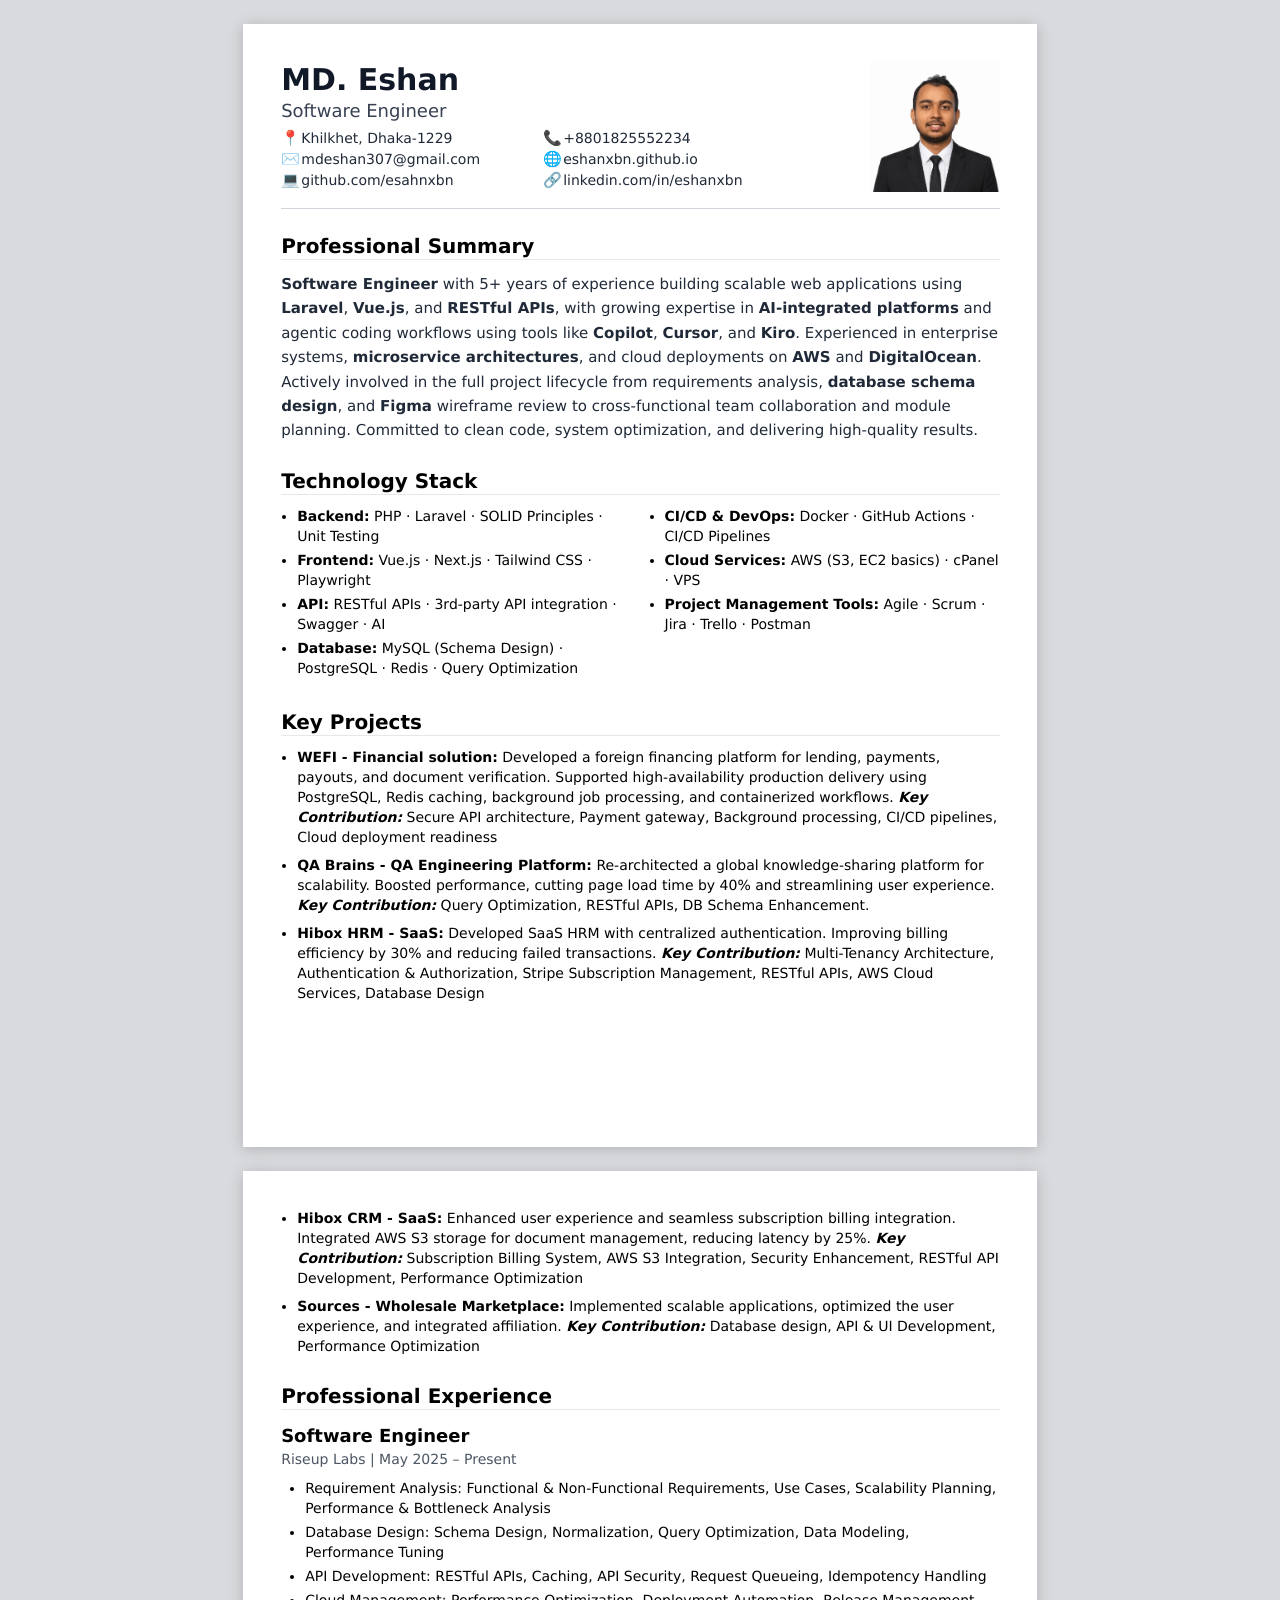
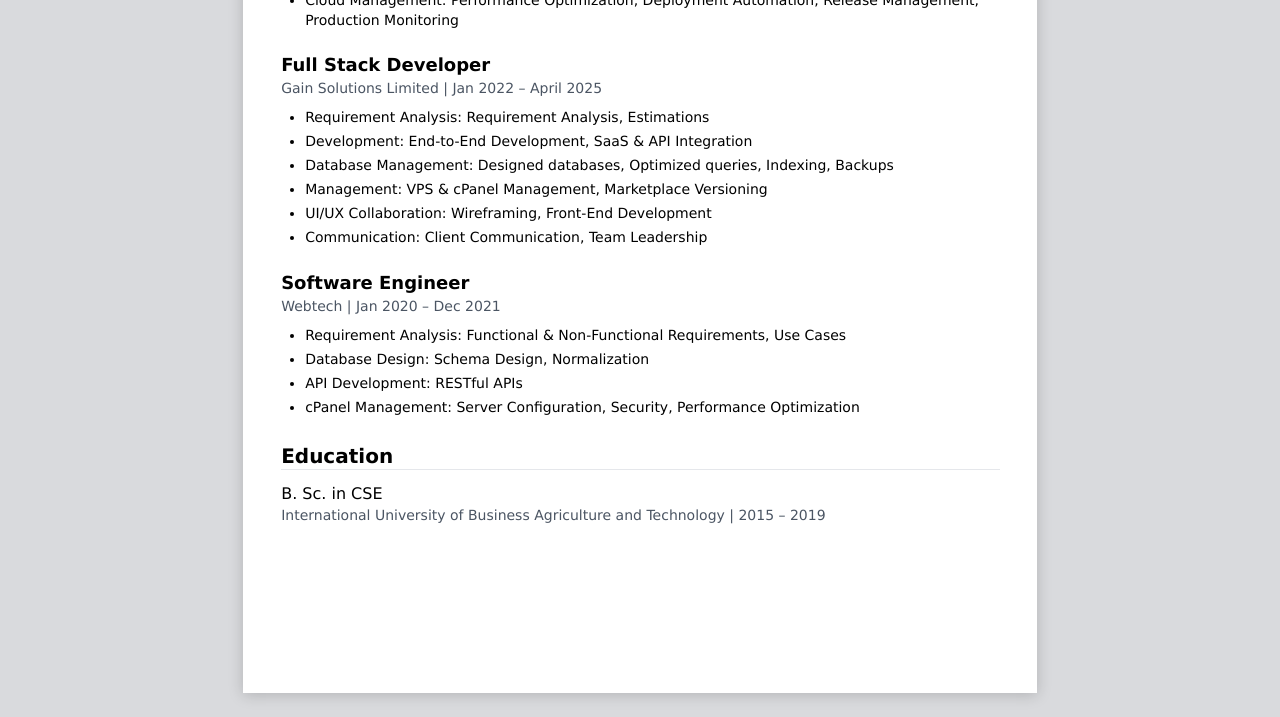
==== cv-html/index.html @ ca585f41 "feat: add CV HTML pages and profile assets to portfolio project" ====
<!DOCTYPE html>
<html lang="en">
<head>
<meta charset="utf-8">
<meta name="viewport" content="width=device-width, initial-scale=1">
<title>MD. ESHAN</title>
<link rel="stylesheet" href="style.css">
</head>
<body>
<main>

  <!-- ============================ PAGE 1 ============================ -->
  <div class="page">

    <header class="masthead">
      <div class="identity">
        <h1>MD. Eshan</h1>
        <p class="role">Software Engineer</p>

        <ul class="contact">
          <li><span class="ico">&#128205;</span>Khilkhet, Dhaka-1229</li>
          <li><span class="ico">&#128222;</span>+8801825552234</li>
          <li><span class="ico">&#9993;&#65039;</span>mdeshan307@gmail.com</li>
          <li><span class="ico">&#127760;</span><a href="https://eshanxbn.github.io/">eshanxbn.github.io</a></li>
          <li><span class="ico">&#128187;</span><a href="https://github.com/esahnxbn">github.com/esahnxbn</a></li>
          <li><span class="ico">&#128279;</span><a href="https://www.linkedin.com/in/eshanxbn">linkedin.com/in/eshanxbn</a></li>
        </ul>
      </div>

      <img class="portrait" src="eshan.png" alt="MD. Eshan">
    </header>

    <section class="block summary" id="summary">
      <h2>Professional Summary</h2>
      <p><b>Software Engineer</b> with 5+ years of experience building scalable web applications using <b>Laravel</b>, <b>Vue.js</b>, and
        <b>RESTful APIs</b>, with growing expertise in <b>AI-integrated platforms</b> and agentic coding workflows using tools
        like <b>Copilot</b>, <b>Cursor</b>, and <b>Kiro</b>. Experienced in enterprise systems, <b>microservice architectures</b>, and cloud
        deployments on <b>AWS</b> and <b>DigitalOcean</b>.</p>
      <p>Actively involved in the full project lifecycle from requirements analysis, <b>database schema design</b>, and <b>Figma</b>
        wireframe review to cross-functional team collaboration and module planning. Committed to clean code,
        system optimization, and delivering high-quality results.</p>
    </section>

    <section class="block" id="stack">
      <h2>Technology Stack</h2>
      <div class="stack">
        <ul>
          <li><b>Backend:</b> PHP &middot; Laravel &middot; SOLID Principles &middot; Unit Testing</li>
          <li><b>Frontend:</b> Vue.js &middot; Next.js &middot; Tailwind CSS &middot; Playwright</li>
          <li><b>API:</b> RESTful APIs &middot; 3rd-party API integration &middot; Swagger &middot; AI</li>
          <li><b>Database:</b> MySQL (Schema Design) &middot; PostgreSQL &middot; Redis &middot; Query Optimization</li>
        </ul>
        <ul>
          <li><b>CI/CD &amp; DevOps:</b> Docker &middot; GitHub Actions &middot; CI/CD Pipelines</li>
          <li><b>Cloud Services:</b> AWS (S3, EC2 basics) &middot; cPanel &middot; VPS</li>
          <li><b>Project Management Tools:</b> Agile &middot; Scrum &middot; Jira &middot; Trello &middot; Postman</li>
        </ul>
      </div>
    </section>

    <section class="block" id="projects">
      <h2>Key Projects</h2>
      <ul class="projects">
        <li><b>WEFI - Financial solution:</b> Developed a foreign financing platform for lending,
          payments, payouts, and document verification. Supported high-availability production delivery
          using PostgreSQL, Redis caching, background job processing, and containerized workflows.
          <b><i>Key Contribution:</i></b> Secure API architecture, Payment gateway, Background processing, CI/CD
          pipelines, Cloud deployment readiness</li>
        <li><b>QA Brains - QA Engineering Platform:</b> Re-architected a global knowledge-sharing
          platform for scalability. Boosted performance, cutting page load time by
          40% and streamlining user experience.
          <b><i>Key Contribution:</i></b> Query Optimization, RESTful APIs, DB Schema Enhancement.</li>
        <li><b>Hibox HRM - SaaS:</b> Developed SaaS HRM with centralized
          authentication. Improving billing efficiency by 30% and reducing
          failed transactions.
          <b><i>Key Contribution:</i></b> Multi-Tenancy Architecture,
          Authentication &amp; Authorization, Stripe Subscription
          Management, RESTful APIs, AWS Cloud Services, Database Design</li>
      </ul>
    </section>

  </div>

  <!-- ============================ PAGE 2 ============================ -->
  <div class="page">

    <ul class="projects continued">
      <li><b>Hibox CRM - SaaS:</b> Enhanced user experience and seamless
        subscription billing integration. Integrated AWS S3 storage for document
        management, reducing latency by 25%.
        <b><i>Key Contribution:</i></b> Subscription Billing System,
        AWS S3 Integration, Security Enhancement,
        RESTful API Development, Performance Optimization</li>
      <li><b>Sources - Wholesale Marketplace:</b> Implemented scalable applications, optimized the
        user experience, and integrated affiliation.
        <b><i>Key Contribution:</i></b> Database design, API &amp; UI
        Development, Performance Optimization</li>
    </ul>

    <section class="block" id="experience">
      <h2>Professional Experience</h2>

      <h3>Software Engineer</h3>
      <p class="meta">Riseup Labs | May 2025 &ndash; Present</p>
      <ul class="duties">
        <li>Requirement Analysis: Functional &amp; Non-Functional Requirements, Use Cases, Scalability Planning, Performance &amp; Bottleneck Analysis</li>
        <li>Database Design: Schema Design, Normalization, Query Optimization, Data Modeling, Performance Tuning</li>
        <li>API Development: RESTful APIs, Caching, API Security, Request Queueing, Idempotency Handling</li>
        <li>Cloud Management: Performance Optimization, Deployment Automation, Release Management, Production Monitoring</li>
      </ul>

      <h3>Full Stack Developer</h3>
      <p class="meta">Gain Solutions Limited | Jan 2022 &ndash; April 2025</p>
      <ul class="duties">
        <li>Requirement Analysis: Requirement Analysis, Estimations</li>
        <li>Development: End-to-End Development, SaaS &amp; API Integration</li>
        <li>Database Management: Designed databases, Optimized queries, Indexing, Backups</li>
        <li>Management: VPS &amp; cPanel Management, Marketplace Versioning</li>
        <li>UI/UX Collaboration: Wireframing, Front-End Development</li>
        <li>Communication: Client Communication, Team Leadership</li>
      </ul>

      <h3>Software Engineer</h3>
      <p class="meta">Webtech | Jan 2020 &ndash; Dec 2021</p>
      <ul class="duties">
        <li>Requirement Analysis: Functional &amp; Non-Functional Requirements, Use Cases</li>
        <li>Database Design: Schema Design, Normalization</li>
        <li>API Development: RESTful APIs</li>
        <li>cPanel Management: Server Configuration, Security, Performance Optimization</li>
      </ul>
    </section>

    <section class="block" id="education">
      <h2>Education</h2>
      <div class="education">
        <div>
          <h3 class="degree">B. Sc. in CSE</h3>
          <p class="meta">International University of Business Agriculture and Technology | 2015 &ndash; 2019</p>
        </div>
      </div>
    </section>

  </div>

</main>
<script>
  if (new URLSearchParams(window.location.search).get('print') === 'true') {
    window.addEventListener('load', () => {
      setTimeout(() => {
        window.print();
      }, 500);
    });
  }
</script>
</body>
</html>
---- cv-html/style.css ----
/* ============================================================
   Oshit Sutra Dar — CV
   Print sheet: A4 (210 × 297 mm), two fixed pages, no printer margin.
   Every length is px so screen and print rendering stay identical.
   Fractional values are measured from the source document and are
   intentional — rounding them shifts the vertical rhythm.
   ============================================================ */

@page {
    size: A4;
    margin: 0;
}

:root {
    /* Sheet geometry — for US Letter use 8.5in / 11in and `size: letter` */
    --sheet-width: 210mm;
    --sheet-height: 297mm;
    --sheet-padding: 38px;
    --sheet-padding-right: 37px;

    /* Palette */
    --ink: #000000;
    --ink-body: #1f2937;
    --ink-name: #111827;
    --ink-role: #374151;
    --ink-meta: #4b5563;
    --rule-soft: #e5e7eb;
    --rule-strong: #d1d5db;

    /* Type */
    --font: "Ubuntu Sans", "Ubuntu", "DejaVu Sans", sans-serif;
    --emoji: "Noto Color Emoji", "Apple Color Emoji", "Segoe UI Emoji", sans-serif;
}

* {
    margin: 0;
    padding: 0;
    box-sizing: border-box;
}

html {
    background: #d9dadd;
}

body {
    font-family: var(--font);
    font-size: 14px;
    line-height: 20px;
    color: var(--ink);
    -webkit-font-smoothing: antialiased;
    text-rendering: geometricPrecision;
    print-color-adjust: exact;
    -webkit-print-color-adjust: exact;
}

.page {
    position: relative;
    width: var(--sheet-width);
    height: var(--sheet-height);
    padding: var(--sheet-padding);
    padding-right: var(--sheet-padding-right);
    margin: 0 auto;
    overflow: hidden;
    background: #ffffff;
}

/* ---------- Masthead ------------------------------------------------ */

.masthead {
    display: flex;
    gap: 65px;
    align-items: flex-start;
    padding-bottom: 16px;
    border-bottom: 1px solid var(--rule-strong);
}

.identity {
    flex: 1;
    min-width: 0;
}

h1 {
    font-size: 30px;
    line-height: 1.25;
    font-weight: 700;
    color: var(--ink-name);
}

.role {
    font-size: 18px;
    line-height: 1.3;
    font-weight: 500;
    color: var(--ink-role);
}

.contact {
    display: grid;
    grid-template-columns: 1fr 1fr;
    margin-top: 6px;
    list-style: none;
}

.contact li {
    font-size: 14px;
    line-height: 21px;
    color: var(--ink-body);
    white-space: nowrap;
}

.contact a {
    color: inherit;
    text-decoration: none;
}

.ico {
    display: inline-block;
    width: 20.2px;
    font-family: var(--emoji);
    font-size: 15px;
    line-height: 1;
}

.portrait {
    flex: none;
    width: 130px;
    height: 130px;
    object-fit: cover;
    background: #eef0f3;
}

/* ---------- Section shell ------------------------------------------- */

.block {
    margin-top: 24px;
}

h2 {
    font-size: 20px;
    line-height: 1.3;
    font-weight: 600;
    color: var(--ink);
    border-bottom: 1px solid var(--rule-soft);
    margin-bottom: 12px;
}

/* Section-to-section rhythm, matched to the source document */
#stack {
    margin-top: 25.5px;
}

#projects {
    margin-top: 30.2px;
}

#experience {
    margin-top: 26.2px;
}

#education {
    margin-top: 25.2px;
}

#certifications {
    margin-top: 37.7px;
}

/* ---------- Professional summary ------------------------------------ */

.summary p {
    font-size: 15px;
    line-height: 1.625;
    color: var(--ink-body);
}

/* ---------- Technology stack ---------------------------------------- */

.stack {
    display: grid;
    grid-template-columns: 1fr 1fr;
    gap: 16px;
}

.stack ul {
    padding-left: 16px;
}

.stack li {
    line-height: 20px;
}

.stack li + li {
    margin-top: 4px;
}

/* ---------- Key projects -------------------------------------------- */

.projects {
    padding-left: 16px;
}

.projects li {
    line-height: 20px;
}

.projects li + li {
    margin-top: 8px;
}

/* ---------- Professional experience --------------------------------- */

h3 {
    font-size: 18px;
    line-height: 1.5;
    font-weight: 600;
    margin-top: 21.8px;
}

.block > h3:first-of-type {
    margin-top: 13.1px;
}

.meta {
    font-size: 14px;
    line-height: 21px;
    color: var(--ink-meta);
}

.duties {
    margin-top: 7.8px;
    padding-left: 24px;
}

.duties li {
    line-height: 20px;
}

.duties li + li {
    margin-top: 4px;
}

.tech {
    margin-top: 7.5px;
    line-height: 21px;
}

/* ---------- Education ----------------------------------------------- */

.education {
    display: flex;
    justify-content: space-between;
    margin-bottom: 13.7px;
}

/* padding + line-height together keep the 24px slot of the source */
.degree {
    font-size: 16px;
    line-height: 23.6px;
    font-weight: 500;
    padding-top: 0.4px;
    margin-top: 0;
}

.cgpa {
    line-height: 21px;
}

/* ---------- Certifications ------------------------------------------ */

.certs {
    padding-left: 16px;
}

.certs li {
    line-height: 20px;
}

.certs li + li {
    margin-top: 4px;
}

/* ---------- Screen preview only ------------------------------------- */

@media screen {
    body {
        padding: 24px 0;
    }

    .page {
        box-shadow: 0 2px 14px rgba(0, 0, 0, 0.18);
    }

    .page + .page {
        margin-top: 24px;
    }
}

@media print {
    html {
        background: #ffffff;
    }

    .page {
        box-shadow: none;
        break-after: page;
    }

    .page:last-child {
        break-after: auto;
    }
}
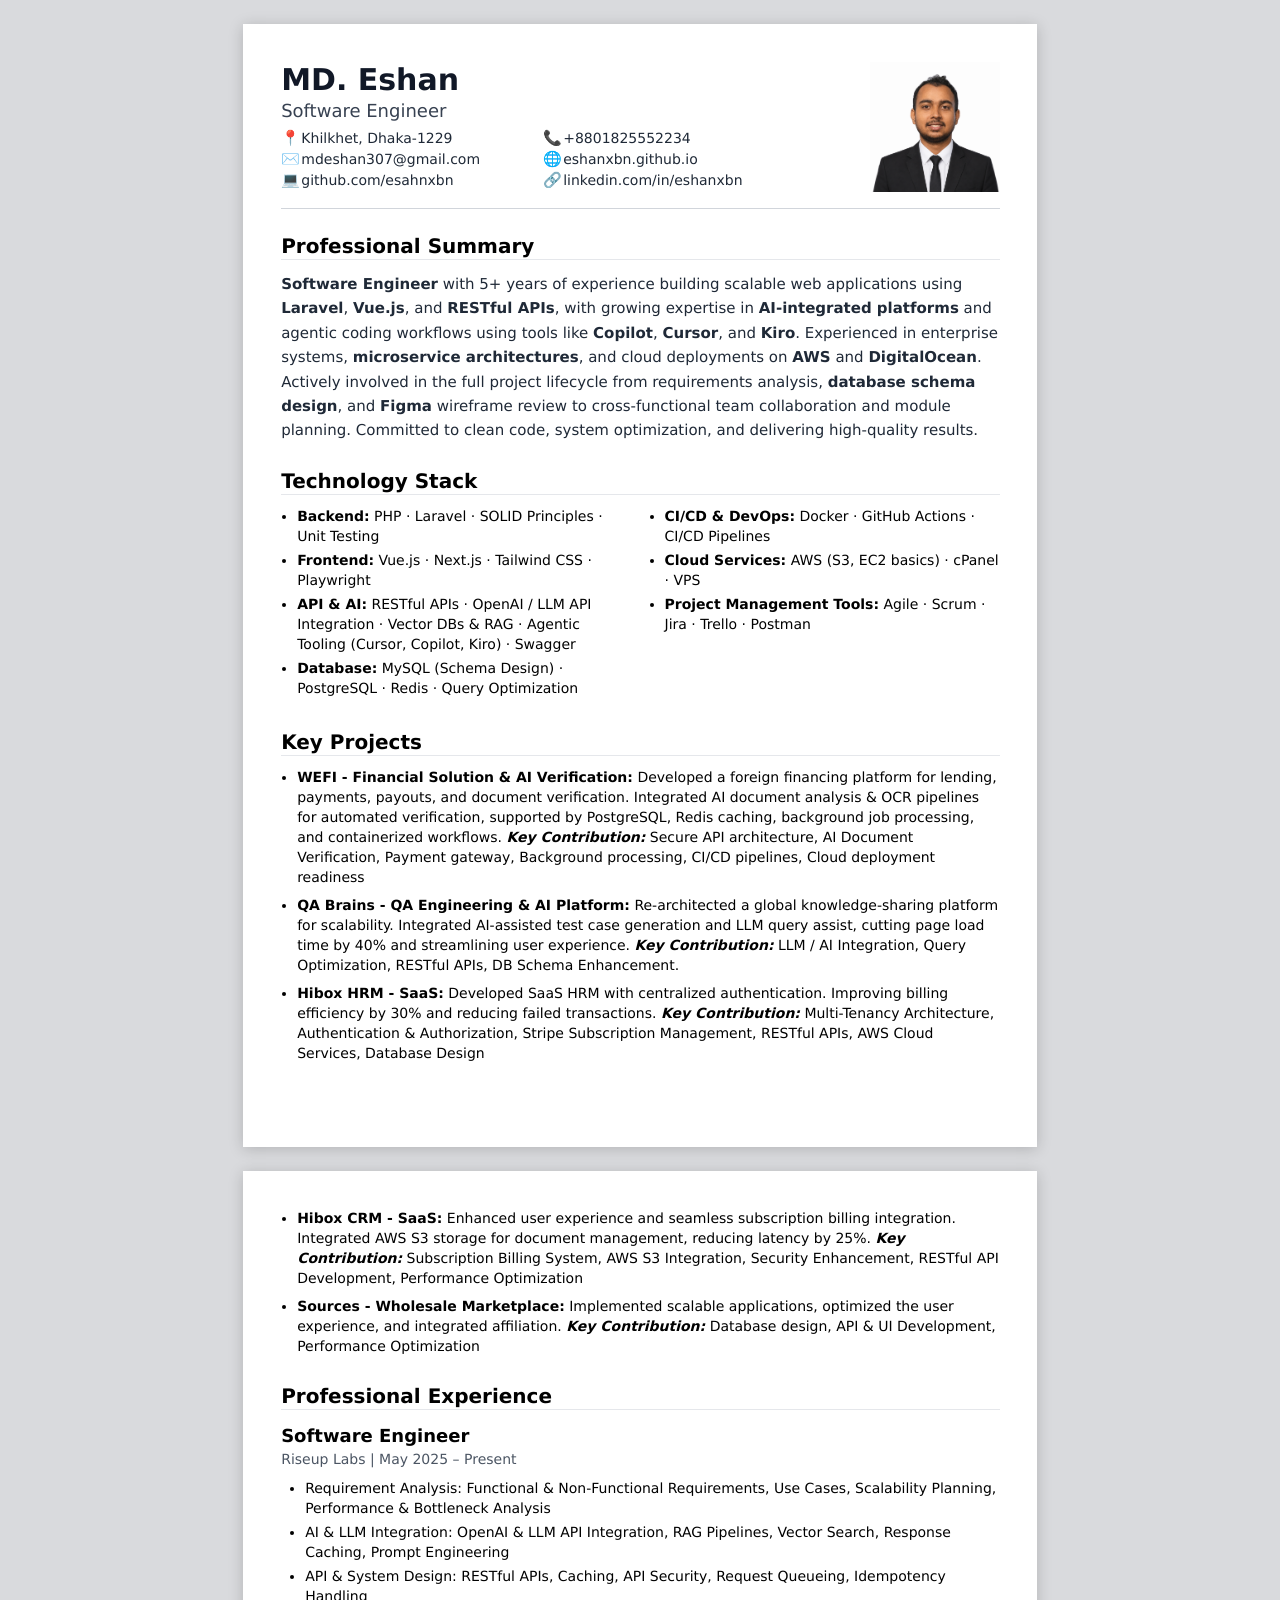
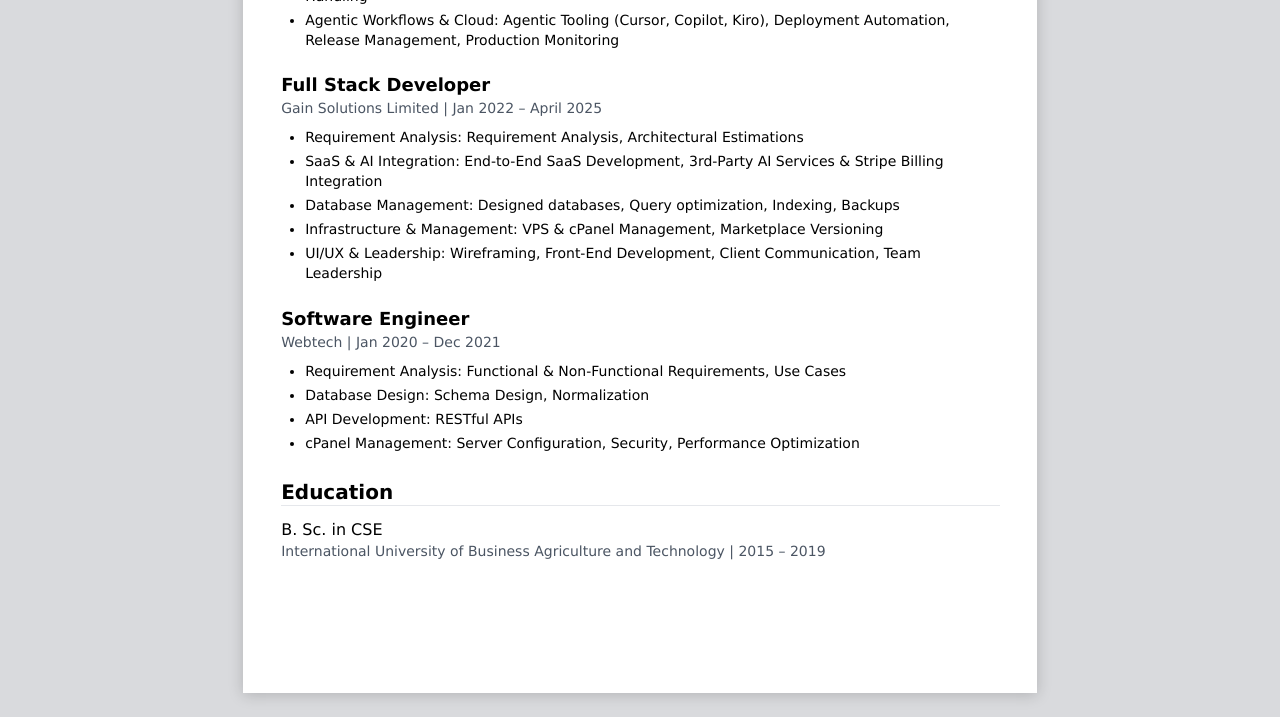
==== commit e7ba431e: "feat: update CVs to emphasize AI, LLM integration, and agentic development experience across project" ====
--- a/cv-html/index.html
+++ b/cv-html/index.html
@@ -47,7 +47,7 @@
         <ul>
           <li><b>Backend:</b> PHP &middot; Laravel &middot; SOLID Principles &middot; Unit Testing</li>
           <li><b>Frontend:</b> Vue.js &middot; Next.js &middot; Tailwind CSS &middot; Playwright</li>
-          <li><b>API:</b> RESTful APIs &middot; 3rd-party API integration &middot; Swagger &middot; AI</li>
+          <li><b>API &amp; AI:</b> RESTful APIs &middot; OpenAI / LLM API Integration &middot; Vector DBs &amp; RAG &middot; Agentic Tooling (Cursor, Copilot, Kiro) &middot; Swagger</li>
           <li><b>Database:</b> MySQL (Schema Design) &middot; PostgreSQL &middot; Redis &middot; Query Optimization</li>
         </ul>
         <ul>
@@ -61,15 +61,15 @@
     <section class="block" id="projects">
       <h2>Key Projects</h2>
       <ul class="projects">
-        <li><b>WEFI - Financial solution:</b> Developed a foreign financing platform for lending,
-          payments, payouts, and document verification. Supported high-availability production delivery
-          using PostgreSQL, Redis caching, background job processing, and containerized workflows.
-          <b><i>Key Contribution:</i></b> Secure API architecture, Payment gateway, Background processing, CI/CD
+        <li><b>WEFI - Financial Solution &amp; AI Verification:</b> Developed a foreign financing platform for lending,
+          payments, payouts, and document verification. Integrated AI document analysis &amp; OCR pipelines for automated
+          verification, supported by PostgreSQL, Redis caching, background job processing, and containerized workflows.
+          <b><i>Key Contribution:</i></b> Secure API architecture, AI Document Verification, Payment gateway, Background processing, CI/CD
           pipelines, Cloud deployment readiness</li>
-        <li><b>QA Brains - QA Engineering Platform:</b> Re-architected a global knowledge-sharing
-          platform for scalability. Boosted performance, cutting page load time by
+        <li><b>QA Brains - QA Engineering &amp; AI Platform:</b> Re-architected a global knowledge-sharing
+          platform for scalability. Integrated AI-assisted test case generation and LLM query assist, cutting page load time by
           40% and streamlining user experience.
-          <b><i>Key Contribution:</i></b> Query Optimization, RESTful APIs, DB Schema Enhancement.</li>
+          <b><i>Key Contribution:</i></b> LLM / AI Integration, Query Optimization, RESTful APIs, DB Schema Enhancement.</li>
         <li><b>Hibox HRM - SaaS:</b> Developed SaaS HRM with centralized
           authentication. Improving billing efficiency by 30% and reducing
           failed transactions.
@@ -104,20 +104,19 @@
       <p class="meta">Riseup Labs | May 2025 &ndash; Present</p>
       <ul class="duties">
         <li>Requirement Analysis: Functional &amp; Non-Functional Requirements, Use Cases, Scalability Planning, Performance &amp; Bottleneck Analysis</li>
-        <li>Database Design: Schema Design, Normalization, Query Optimization, Data Modeling, Performance Tuning</li>
-        <li>API Development: RESTful APIs, Caching, API Security, Request Queueing, Idempotency Handling</li>
-        <li>Cloud Management: Performance Optimization, Deployment Automation, Release Management, Production Monitoring</li>
+        <li>AI &amp; LLM Integration: OpenAI &amp; LLM API Integration, RAG Pipelines, Vector Search, Response Caching, Prompt Engineering</li>
+        <li>API &amp; System Design: RESTful APIs, Caching, API Security, Request Queueing, Idempotency Handling</li>
+        <li>Agentic Workflows &amp; Cloud: Agentic Tooling (Cursor, Copilot, Kiro), Deployment Automation, Release Management, Production Monitoring</li>
       </ul>
 
       <h3>Full Stack Developer</h3>
       <p class="meta">Gain Solutions Limited | Jan 2022 &ndash; April 2025</p>
       <ul class="duties">
-        <li>Requirement Analysis: Requirement Analysis, Estimations</li>
-        <li>Development: End-to-End Development, SaaS &amp; API Integration</li>
-        <li>Database Management: Designed databases, Optimized queries, Indexing, Backups</li>
-        <li>Management: VPS &amp; cPanel Management, Marketplace Versioning</li>
-        <li>UI/UX Collaboration: Wireframing, Front-End Development</li>
-        <li>Communication: Client Communication, Team Leadership</li>
+        <li>Requirement Analysis: Requirement Analysis, Architectural Estimations</li>
+        <li>SaaS &amp; AI Integration: End-to-End SaaS Development, 3rd-Party AI Services &amp; Stripe Billing Integration</li>
+        <li>Database Management: Designed databases, Query optimization, Indexing, Backups</li>
+        <li>Infrastructure &amp; Management: VPS &amp; cPanel Management, Marketplace Versioning</li>
+        <li>UI/UX &amp; Leadership: Wireframing, Front-End Development, Client Communication, Team Leadership</li>
       </ul>
 
       <h3>Software Engineer</h3>
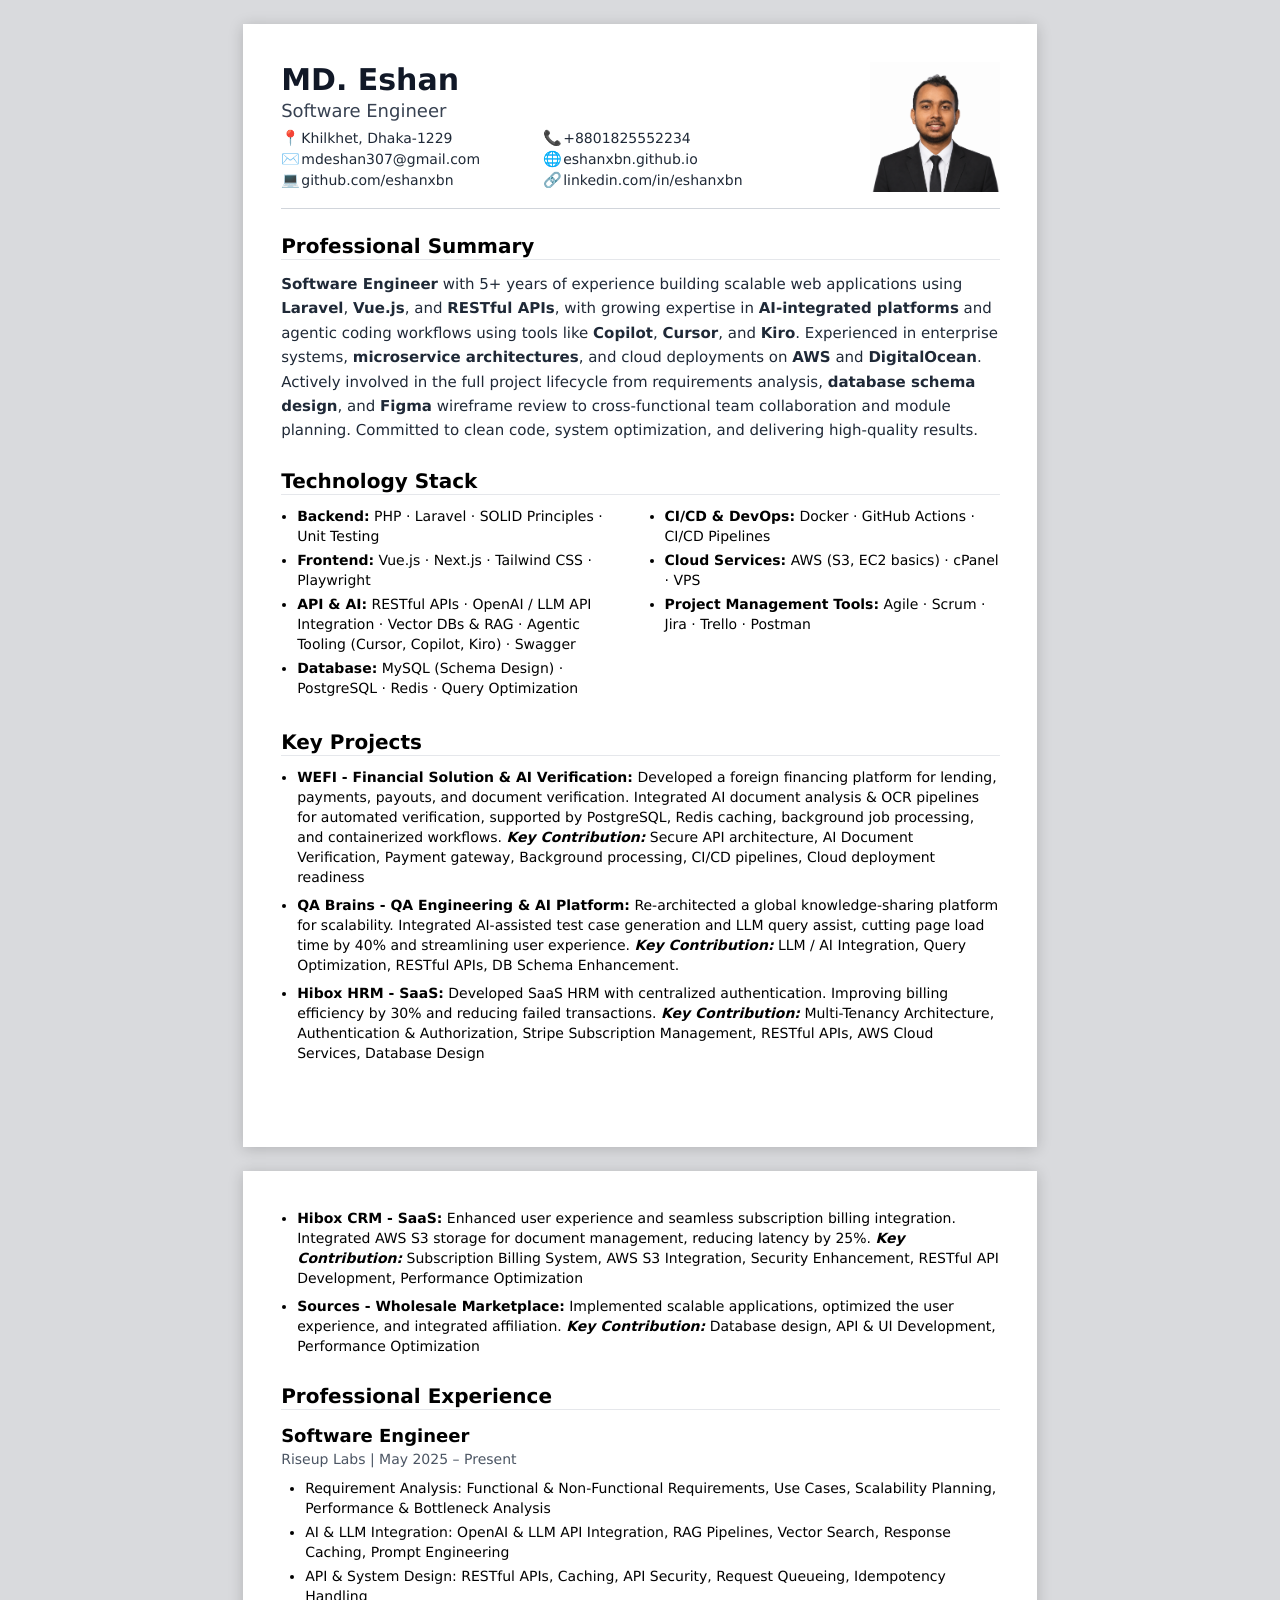
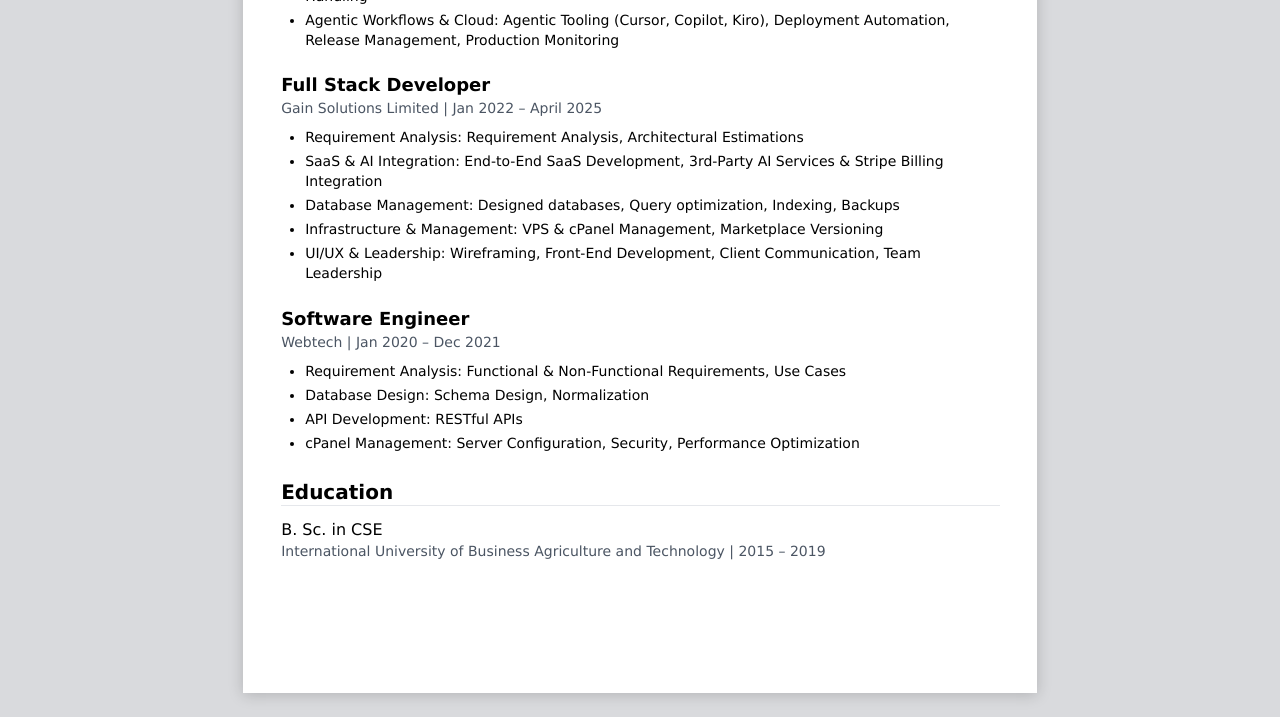
==== commit d37e1610: "fix: correct GitHub profile URL in resume and CV HTML files" ====
--- a/cv-html/index.html
+++ b/cv-html/index.html
@@ -22,7 +22,7 @@
           <li><span class="ico">&#128222;</span>+8801825552234</li>
           <li><span class="ico">&#9993;&#65039;</span>mdeshan307@gmail.com</li>
           <li><span class="ico">&#127760;</span><a href="https://eshanxbn.github.io/">eshanxbn.github.io</a></li>
-          <li><span class="ico">&#128187;</span><a href="https://github.com/esahnxbn">github.com/esahnxbn</a></li>
+          <li><span class="ico">&#128187;</span><a href="https://github.com/eshanxbn">github.com/eshanxbn</a></li>
           <li><span class="ico">&#128279;</span><a href="https://www.linkedin.com/in/eshanxbn">linkedin.com/in/eshanxbn</a></li>
         </ul>
       </div>
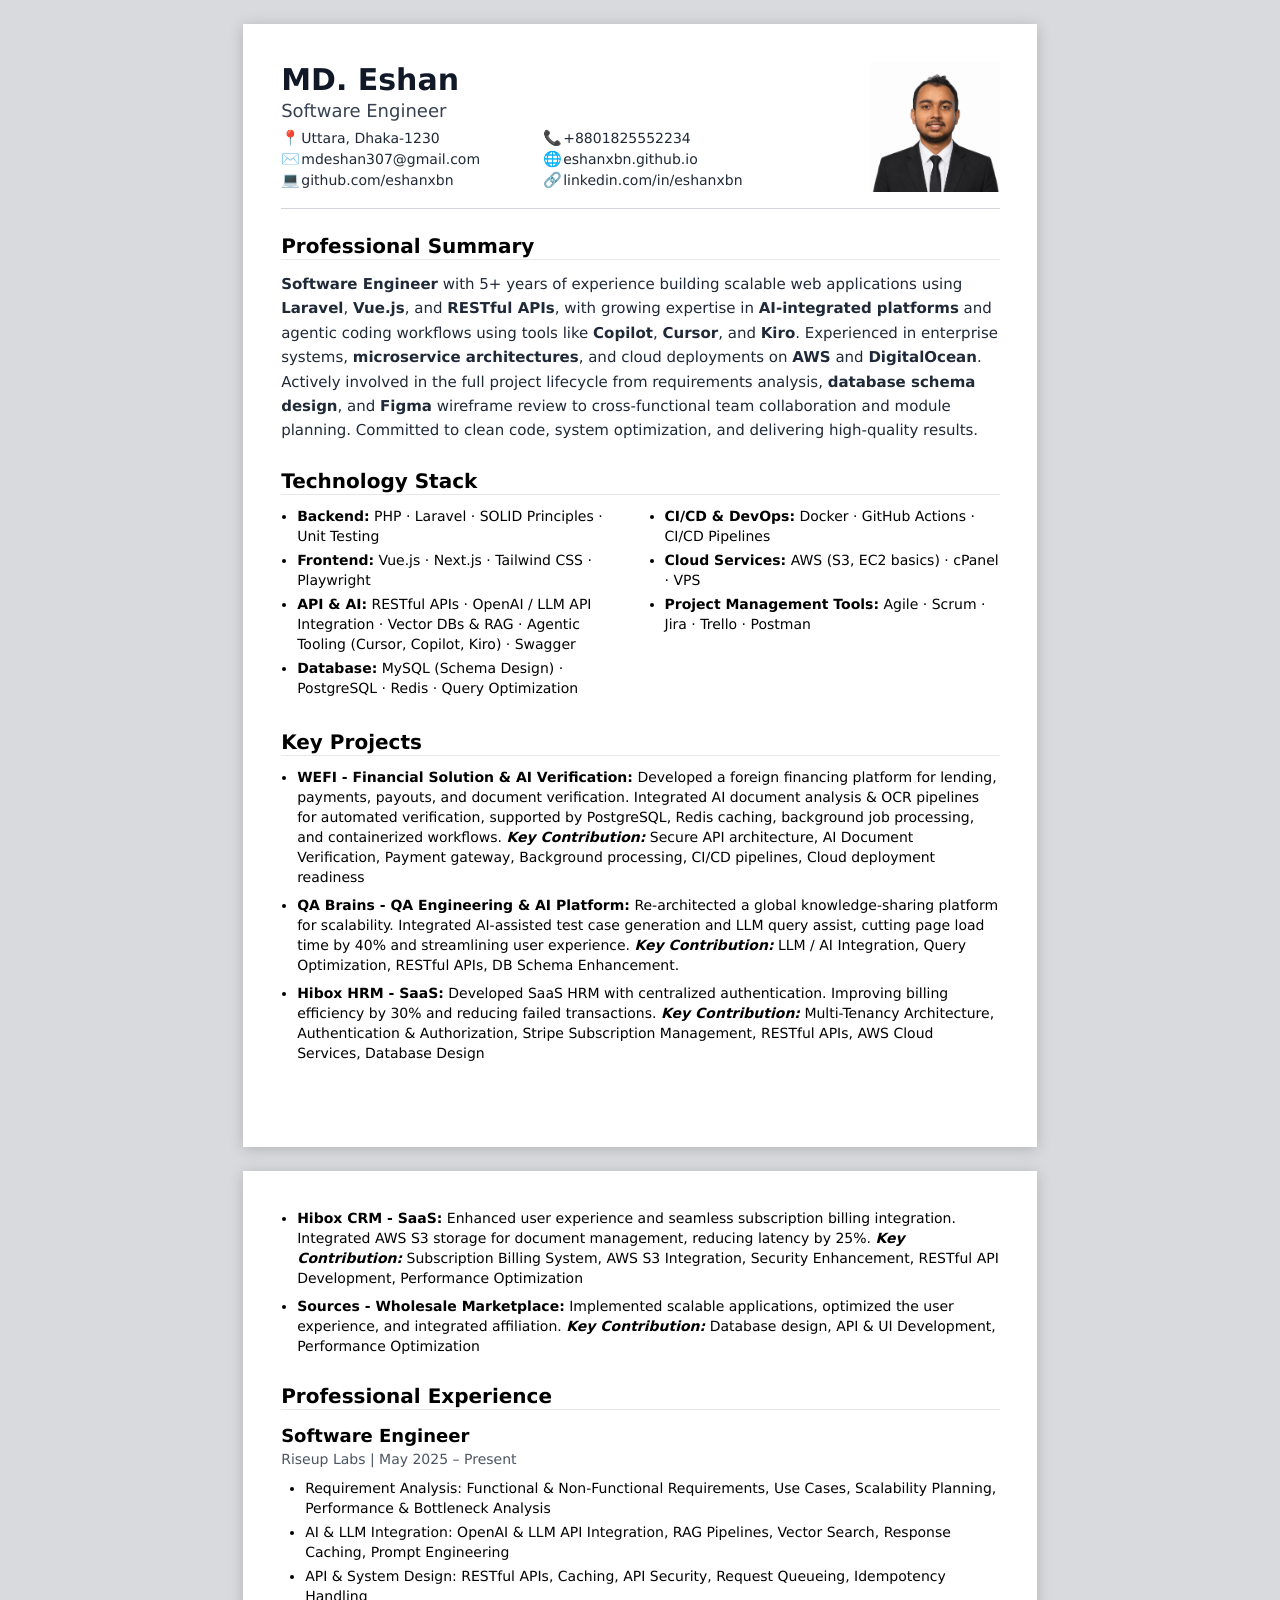
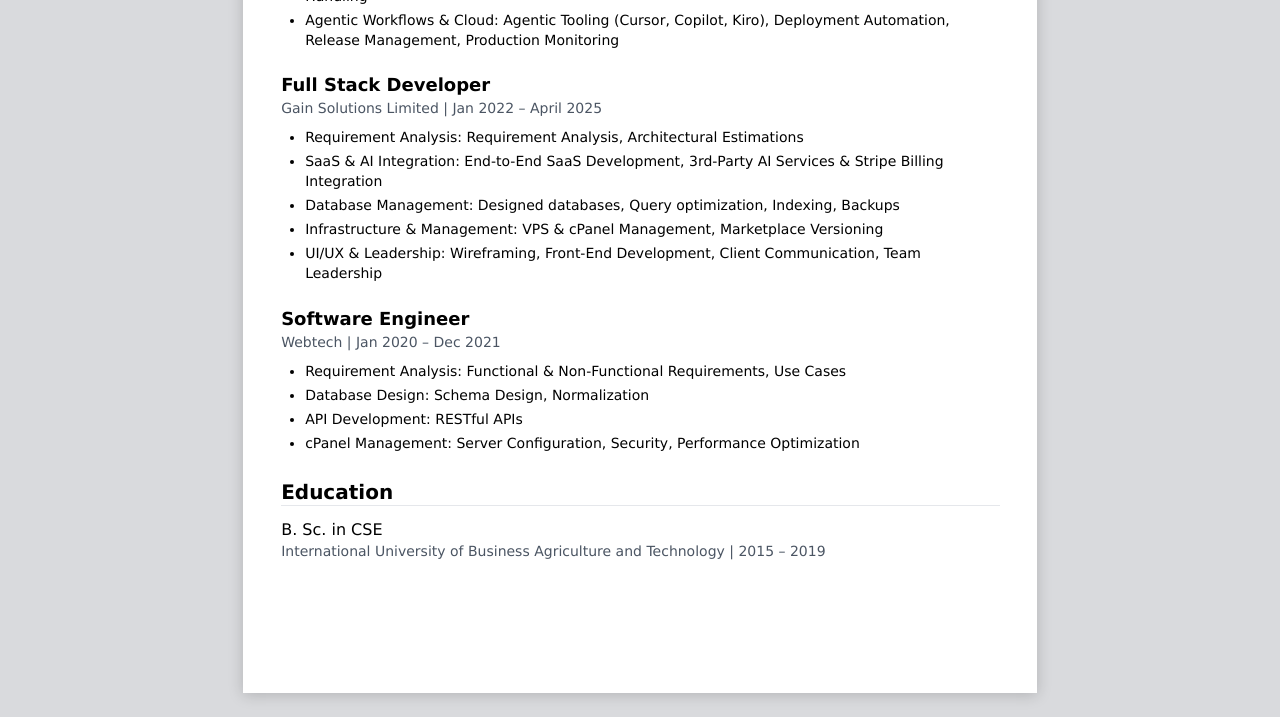
==== commit 46d680ac: "refactor: update address details to Uttara, Dhaka-1230 across portfolio pages" ====
--- a/cv-html/index.html
+++ b/cv-html/index.html
@@ -18,7 +18,7 @@
         <p class="role">Software Engineer</p>
 
         <ul class="contact">
-          <li><span class="ico">&#128205;</span>Khilkhet, Dhaka-1229</li>
+          <li><span class="ico">&#128205;</span>Uttara, Dhaka-1230</li>
           <li><span class="ico">&#128222;</span>+8801825552234</li>
           <li><span class="ico">&#9993;&#65039;</span>mdeshan307@gmail.com</li>
           <li><span class="ico">&#127760;</span><a href="https://eshanxbn.github.io/">eshanxbn.github.io</a></li>
